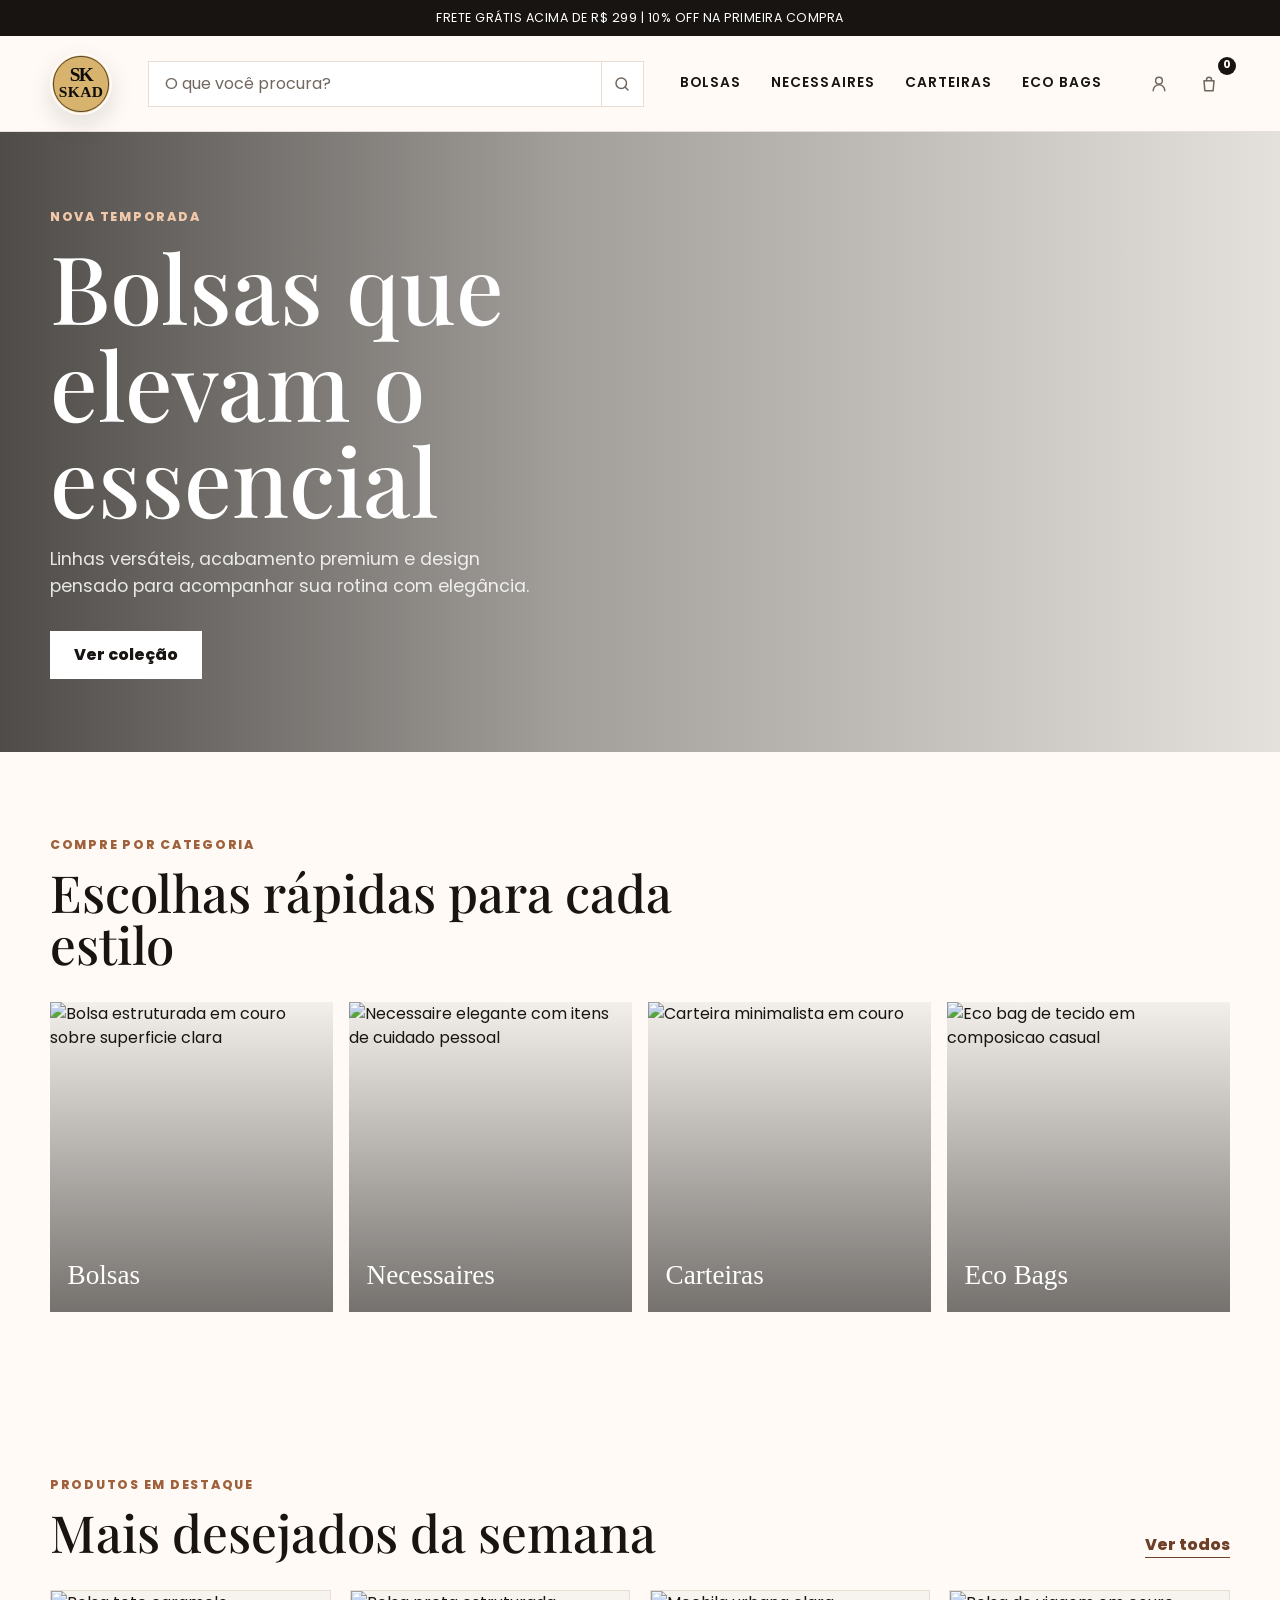
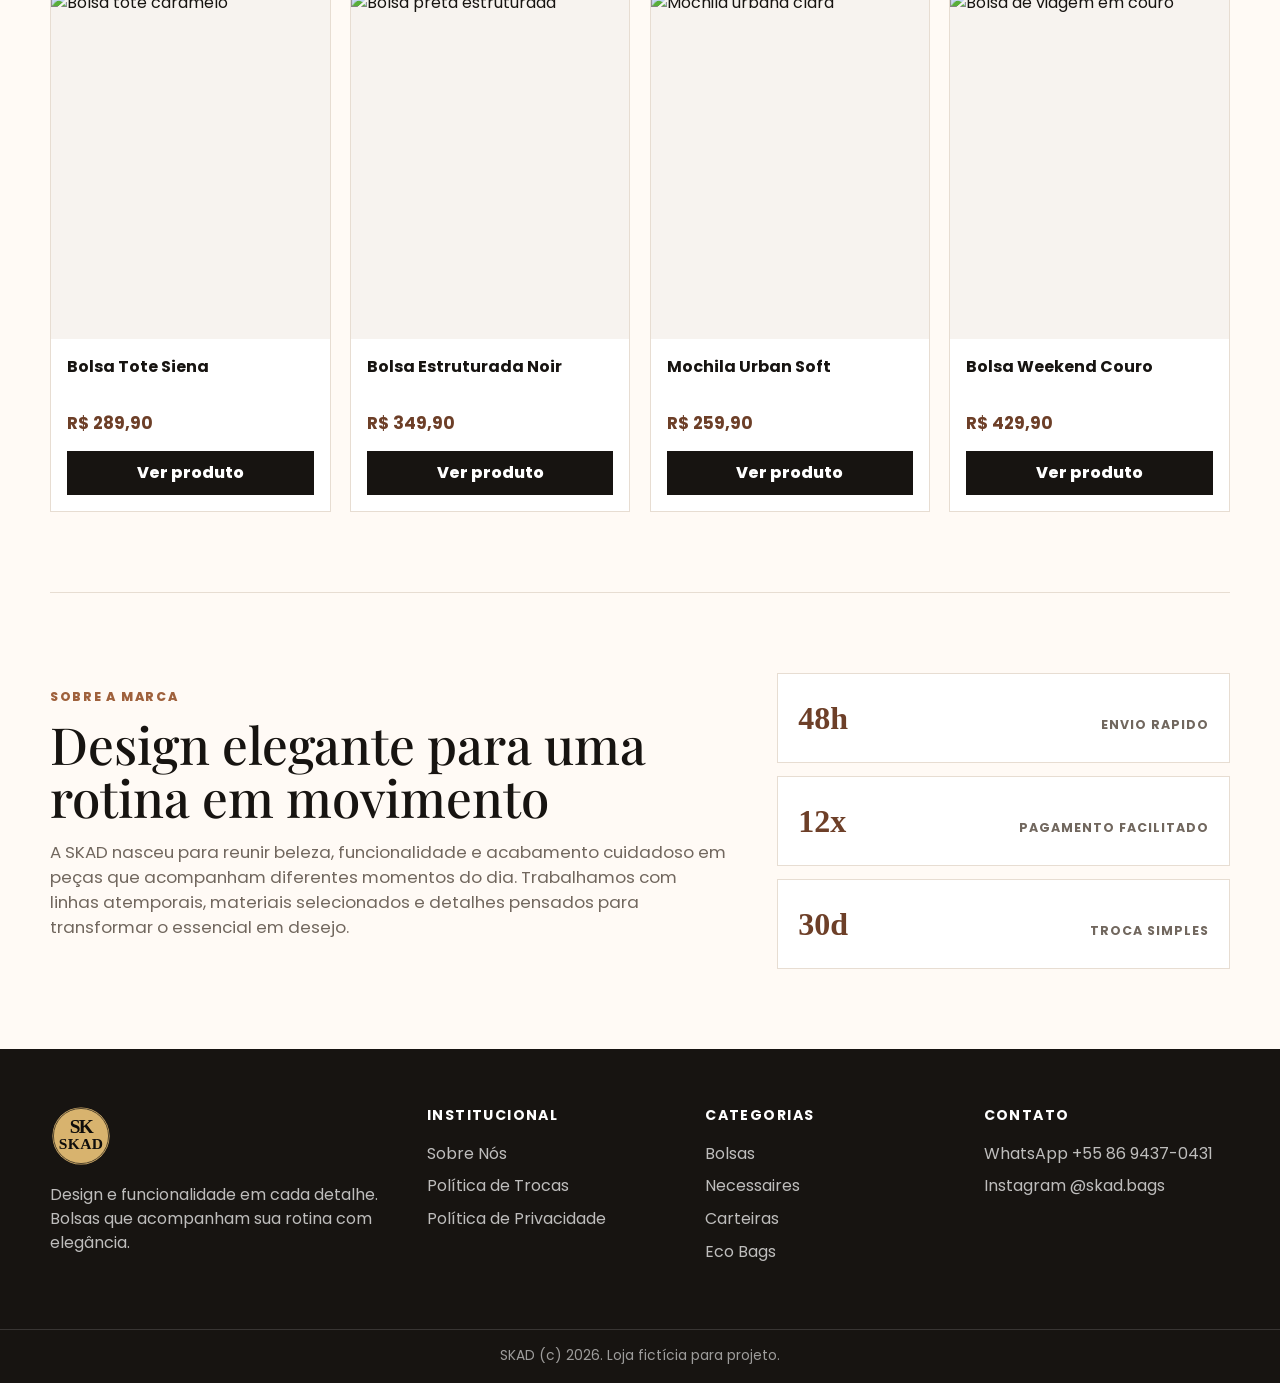
==== index.html @ eebbbc44 "primeiro commit" ====
<!DOCTYPE html>
<html lang="pt-BR">
  <head>
    <meta charset="UTF-8" />
    <meta name="viewport" content="width=device-width, initial-scale=1.0" />
    <title>SKAD | Bolsas Premium</title>
    <meta name="description" content="SKAD: loja fictícia de bolsas premium com coleções elegantes para rotina, viagem e ocasiões especiais." />
    <link rel="preconnect" href="https://images.unsplash.com" />
    <link rel="stylesheet" href="./src/styles.css" />
    <script src="./src/main.js" defer></script>
  </head>
  <body>
    <header class="site-header">
      <div class="top-strip">
        <p>Frete grátis acima de R$ 299 | 10% OFF na primeira compra</p>
      </div>

      <div class="header-main">
        <a class="logo" href="./index.html" aria-label="SKAD - página inicial">
          <img class="logo-image" src="./src/assets/skad-logo.svg" alt="SKAD" />
        </a>

        <form class="site-search" role="search">
          <input class="search-input" type="search" name="busca" placeholder="O que você procura?" aria-label="Buscar produtos" />
          <button class="search-button" type="submit" aria-label="Pesquisar">
            <svg viewBox="0 0 24 24" aria-hidden="true">
              <circle cx="11" cy="11" r="7" />
              <path d="m16 16 4 4" />
            </svg>
          </button>
        </form>

        <button class="menu-toggle" type="button" aria-label="Abrir menu" aria-expanded="false">
          <span></span>
          <span></span>
          <span></span>
        </button>

        <nav class="main-nav" aria-label="Menu principal">
          <ul class="menu-list">
            <li class="menu-item has-dropdown">
              <a href="./bolsas.html" class="nav-link">Bolsas</a>
              <div class="dropdown" aria-label="Categorias de bolsas">
                <div class="dropdown-menu-panel">
                  <span class="dropdown-title">Categorias</span>
                  <ul class="dropdown-list">
                    <li>
                      <a href="./bolsas.html">
                        <span class="dropdown-icon" aria-hidden="true">
                          <svg viewBox="0 0 24 24"><path d="M7 8V7a5 5 0 0 1 10 0v1"/><path d="M5 8h14l-1 12H6L5 8Z"/></svg>
                        </span>
                        <span>Bolsa de Ombro</span>
                      </a>
                    </li>
                    <li>
                      <a href="./bolsas.html">
                        <span class="dropdown-icon" aria-hidden="true">
                          <svg viewBox="0 0 24 24"><path d="M8 10V8a4 4 0 0 1 8 0v2"/><path d="M6 10h12l1 10H5l1-10Z"/></svg>
                        </span>
                        <span>Bolsa de Mão</span>
                      </a>
                    </li>
                    <li>
                      <a href="./bolsas.html">
                        <span class="dropdown-icon" aria-hidden="true">
                          <svg viewBox="0 0 24 24"><path d="M5 9h14v11H5z"/><path d="M7 9l10-5"/></svg>
                        </span>
                        <span>Bolsa Transversal</span>
                      </a>
                    </li>
                    <li>
                      <a href="./bolsas.html">
                        <span class="dropdown-icon" aria-hidden="true">
                          <svg viewBox="0 0 24 24"><path d="M6 8h12v12H6z"/><path d="M9 8a3 3 0 0 1 6 0"/></svg>
                        </span>
                        <span>Shoulder Bag</span>
                      </a>
                    </li>
                    <li>
                      <a href="./bolsas.html">
                        <span class="dropdown-icon" aria-hidden="true">
                          <svg viewBox="0 0 24 24"><path d="M10 3h4v4h-4z"/><path d="M8 8h8l1 12H7L8 8Z"/></svg>
                        </span>
                        <span>Bolsa para Garrafa</span>
                      </a>
                    </li>
                  </ul>
                </div>
              </div>
            </li>

            <li class="menu-item">
              <a href="#categorias" class="nav-link">Necessaires</a>
            </li>

            <li class="menu-item has-dropdown">
              <a href="#carteiras" class="nav-link">Carteiras</a>
              <div class="dropdown" aria-label="Categorias de carteiras">
                <div class="dropdown-menu-panel">
                  <span class="dropdown-title">Carteiras</span>
                  <ul class="dropdown-list">
                    <li><a href="#produtos">Masculina</a></li>
                    <li><a href="#produtos">Feminina</a></li>
                  </ul>
                </div>
              </div>
            </li>

            <li class="menu-item">
              <a href="#categorias" class="nav-link">Eco Bags</a>
            </li>
          </ul>
        </nav>

        <div class="header-actions" aria-label="Ações da loja">
          <a class="user-link" href="./login.html" aria-label="Acessar conta">
            <svg class="user-icon" viewBox="0 0 24 24" aria-hidden="true">
              <path d="M12 12a4 4 0 1 0 0-8 4 4 0 0 0 0 8Z" />
              <path d="M5 20a7 7 0 0 1 14 0" />
            </svg>
          </a>
          <a class="cart-link" href="./carrinho.html" aria-label="Carrinho">
            <svg class="cart-icon" viewBox="0 0 24 24" aria-hidden="true">
              <path d="M6 8h12l-1 12H7L6 8Z" />
              <path d="M9 8V7a3 3 0 0 1 6 0v1" />
            </svg>
          </a>
        </div>
      </div>
    </header>

    <main>
      <section class="hero">
        <div class="hero-media" aria-hidden="true"></div>
        <div class="hero-content">
          <span class="eyebrow">Nova temporada</span>
          <h1>Bolsas que elevam o essencial</h1>
          <p>
            Linhas versáteis, acabamento premium e design pensado para acompanhar
            sua rotina com elegância.
          </p>
          <a class="primary-button" href="./bolsas.html">Ver coleção</a>
        </div>
      </section>

      <section class="category-section" id="categorias" aria-labelledby="category-title">
        <div class="section-heading">
          <span class="eyebrow">Compre por categoria</span>
          <h2 id="category-title">Escolhas rápidas para cada estilo</h2>
        </div>

        <div class="category-grid">
          <a class="category-card" id="bolsas" href="./bolsas.html">
            <img
              src="https://images.unsplash.com/photo-1594223274512-ad4803739b7c?auto=format&fit=crop&w=900&q=80"
              alt="Bolsa estruturada em couro sobre superficie clara"
            />
            <span>Bolsas</span>
          </a>
          <a class="category-card" id="necessaires" href="#produtos">
            <img
              src="https://images.unsplash.com/photo-1606760227091-3dd870d97f1d?auto=format&fit=crop&w=900&q=80"
              alt="Necessaire elegante com itens de cuidado pessoal"
            />
            <span>Necessaires</span>
          </a>
          <a class="category-card" id="carteiras" href="#produtos">
            <img
              src="https://images.unsplash.com/photo-1627123424574-724758594e93?auto=format&fit=crop&w=900&q=80"
              alt="Carteira minimalista em couro"
            />
            <span>Carteiras</span>
          </a>
          <a class="category-card" id="ecobags" href="#produtos">
            <img
              src="https://images.unsplash.com/photo-1597481499750-3e6b22637e12?auto=format&fit=crop&w=900&q=80"
              alt="Eco bag de tecido em composicao casual"
            />
            <span>Eco Bags</span>
          </a>
        </div>
      </section>

      <section class="product-section" id="produtos" aria-labelledby="product-title">
        <div class="section-heading split-heading">
          <div>
            <span class="eyebrow">Produtos em destaque</span>
            <h2 id="product-title">Mais desejados da semana</h2>
          </div>
          <a class="text-link" href="./bolsas.html">Ver todos</a>
        </div>

        <div class="product-grid">
          <article class="product-card">
            <a class="product-image" href="./produto.html">
              <img
                src="https://images.unsplash.com/photo-1584917865442-de89df76afd3?auto=format&fit=crop&w=900&q=80"
                alt="Bolsa tote caramelo"
              />
            </a>
            <div class="product-info">
              <p>Bolsa Tote Siena</p>
              <strong>R$ 289,90</strong>
              <a class="product-cta" href="./produto.html">Ver produto</a>
            </div>
          </article>

          <article class="product-card">
            <a class="product-image" href="./produto.html">
              <img
                src="https://images.unsplash.com/photo-1614179689702-355944cd0918?auto=format&fit=crop&w=900&q=80"
                alt="Bolsa preta estruturada"
              />
            </a>
            <div class="product-info">
              <p>Bolsa Estruturada Noir</p>
              <strong>R$ 349,90</strong>
              <a class="product-cta" href="./produto.html">Ver produto</a>
            </div>
          </article>

          <article class="product-card">
            <a class="product-image" href="./produto.html">
              <img
                src="https://images.unsplash.com/photo-1590874103328-eac38a683ce7?auto=format&fit=crop&w=900&q=80"
                alt="Mochila urbana clara"
              />
            </a>
            <div class="product-info">
              <p>Mochila Urban Soft</p>
              <strong>R$ 259,90</strong>
              <a class="product-cta" href="./produto.html">Ver produto</a>
            </div>
          </article>

          <article class="product-card">
            <a class="product-image" href="./produto.html">
              <img
                src="https://images.unsplash.com/photo-1622560480605-d83c853bc5c3?auto=format&fit=crop&w=900&q=80"
                alt="Bolsa de viagem em couro"
              />
            </a>
            <div class="product-info">
              <p>Bolsa Weekend Couro</p>
              <strong>R$ 429,90</strong>
              <a class="product-cta" href="./produto.html">Ver produto</a>
            </div>
          </article>
        </div>
      </section>

      <section class="brand-section" id="sobre" aria-labelledby="brand-title">
        <div class="brand-copy">
          <span class="eyebrow">Sobre a marca</span>
          <h2 id="brand-title">Design elegante para uma rotina em movimento</h2>
          <p>
            A SKAD nasceu para reunir beleza, funcionalidade e acabamento
            cuidadoso em peças que acompanham diferentes momentos do dia.
            Trabalhamos com linhas atemporais, materiais selecionados e detalhes
            pensados para transformar o essencial em desejo.
          </p>
        </div>
        <div class="brand-stats" aria-label="Diferenciais da marca">
          <div>
            <strong>48h</strong>
            <span>envio rapido</span>
          </div>
          <div>
            <strong>12x</strong>
            <span>pagamento facilitado</span>
          </div>
          <div>
            <strong>30d</strong>
            <span>troca simples</span>
          </div>
        </div>
      </section>
    </main>

    <footer class="site-footer">
      <div class="footer-grid">
        <div>
          <a class="logo footer-logo" href="./index.html">
            <img class="logo-image" src="./src/assets/skad-logo.svg" alt="SKAD" />
          </a>
          <p>Design e funcionalidade em cada detalhe. Bolsas que acompanham sua rotina com elegância.</p>
        </div>

        <div>
          <h3>Institucional</h3>
          <a href="./sobre.html">Sobre Nós</a>
          <a href="./trocas.html">Política de Trocas</a>
          <a href="./privacidade.html">Política de Privacidade</a>
        </div>

        <div>
          <h3>Categorias</h3>
          <a href="./bolsas.html">Bolsas</a>
          <a href="#necessaires">Necessaires</a>
          <a href="#carteiras">Carteiras</a>
          <a href="#ecobags">Eco Bags</a>
        </div>

        <div>
          <h3>Contato</h3>
          <a href="https://wa.me/558694370431" target="_blank" rel="noreferrer">WhatsApp +55 86 9437-0431</a>
          <a href="https://www.instagram.com/skad.bags?utm_source=ig_web_button_share_sheet&amp;igsh=ZDNlZDc0MzIxNw==" target="_blank" rel="noreferrer">Instagram @skad.bags</a>
        </div>
      </div>
      <div class="footer-bottom">
        <span>SKAD (c) 2026. Loja fictícia para projeto.</span>
      </div>
    </footer>
  </body>
</html>
---- src/styles.css ----
@import url("https://fonts.googleapis.com/css2?family=Playfair+Display:wght@500;600&family=Poppins:wght@400;500;600;700&display=swap");

:root {
  --color-ink: #171411;
  --color-muted: #71675e;
  --color-soft: #f7f3ef;
  --color-paper: #fffaf5;
  --color-line: #e7ddd2;
  --color-accent: #9f613c;
  --color-accent-dark: #6d3f28;
  --color-olive: #5f6748;
  --shadow-soft: 0 24px 60px rgba(38, 28, 19, 0.14);
  --max-width: 1180px;
}

* {
  box-sizing: border-box;
}

html {
  scroll-behavior: smooth;
}

body {
  margin: 0;
  background: var(--color-paper);
  color: var(--color-ink);
  font-family: Poppins, Inter, ui-sans-serif, system-ui, -apple-system, BlinkMacSystemFont, "Segoe UI", sans-serif;
  line-height: 1.5;
}

img {
  display: block;
  width: 100%;
  height: 100%;
  object-fit: cover;
}

a {
  color: inherit;
  text-decoration: none;
}

button {
  font: inherit;
}

.site-header {
  position: sticky;
  top: 0;
  z-index: 50;
  background: rgba(255, 250, 245, 0.96);
  border-bottom: 1px solid rgba(231, 221, 210, 0.9);
  backdrop-filter: blur(18px);
}

.top-strip {
  background: var(--color-ink);
  color: #fff;
  font-size: 0.78rem;
  letter-spacing: 0.04em;
  text-align: center;
  text-transform: uppercase;
}

.top-strip p {
  margin: 0;
  padding: 0.55rem 1rem;
}

.header-main {
  width: min(100% - 2rem, var(--max-width));
  min-height: 88px;
  margin: 0 auto;
  display: flex;
  align-items: center;
  justify-content: space-between;
  gap: 2.25rem;
  padding: 0.2rem 0;
}

.logo {
  display: inline-flex;
  align-items: center;
  justify-content: center;
  gap: 0.75rem;
  font-weight: 700;
  letter-spacing: 0.08em;
  text-transform: uppercase;
}

.logo-mark {
  display: grid;
  width: 42px;
  height: 42px;
  place-items: center;
  border: 1px solid var(--color-ink);
  font-size: 0.84rem;
}

.logo-image {
  width: 62px;
  height: 62px;
  border-radius: 50%;
  object-fit: contain;
  box-shadow: 0 10px 24px rgba(23, 20, 17, 0.12);
}

.logo-text {
  white-space: nowrap;
}

.main-nav {
  display: flex;
  align-items: center;
  justify-content: center;
  flex: 0 1 auto;
  font-size: 0.86rem;
  font-weight: 600;
  letter-spacing: 0.08em;
  text-transform: uppercase;
}

.site-search {
  flex: 1 1 420px;
  max-width: 520px;
  display: flex;
  align-items: center;
  min-width: 220px;
  margin-left: auto;
}

.search-input {
  width: 100%;
  min-height: 46px;
  padding: 0 1rem;
  border: 1px solid var(--color-line);
  border-right: 0;
  background: #fff;
  color: var(--color-ink);
  font: inherit;
}

.search-input::placeholder {
  color: var(--color-muted);
}

.search-button {
  display: inline-grid;
  width: 46px;
  height: 46px;
  place-items: center;
  border: 1px solid var(--color-line);
  background: #fff;
  color: var(--color-muted);
  cursor: pointer;
  transition: color 180ms ease;
}

.search-button:hover {
  color: var(--color-ink);
}

.search-button svg {
  width: 18px;
  height: 18px;
  fill: none;
  stroke: currentColor;
  stroke-width: 2;
  stroke-linecap: round;
  stroke-linejoin: round;
}

.menu-list {
  display: flex;
  align-items: center;
  justify-content: center;
  gap: 1.85rem;
  margin: 0;
  padding: 0;
  list-style: none;
}

.menu-list > .menu-item > a,
.nav-link {
  position: relative;
  display: inline-flex;
  align-items: center;
  min-height: 88px;
  color: var(--color-ink);
  transition: color 180ms ease, opacity 180ms ease;
}

.menu-list > .menu-item > a::after,
.nav-link::after {
  content: "";
  position: absolute;
  left: 0;
  bottom: 26px;
  width: 100%;
  height: 2px;
  background: var(--color-accent);
  transform: scaleX(0);
  transform-origin: left;
  transition: transform 180ms ease;
}

.menu-list > .menu-item > a:hover,
.nav-item:hover .nav-link,
.nav-item:focus-within .nav-link,
.menu-item:hover .nav-link,
.menu-item:focus-within .nav-link {
  color: var(--color-accent-dark);
}

.menu-list > .menu-item > a:hover::after,
.nav-item:hover .nav-link::after,
.nav-item:focus-within .nav-link::after,
.menu-item:hover .nav-link::after,
.menu-item:focus-within .nav-link::after {
  transform: scaleX(1);
}

.nav-item,
.menu-item {
  position: relative;
  display: flex;
  align-items: center;
  min-height: 88px;
}

.menu-item .dropdown {
  position: absolute;
  top: 100%;
  left: 0;
  margin-top: 0;
  width: 610px;
  padding: 1.35rem;
  display: none;
  z-index: 999;
  transform: none;
  background: #fff;
  border: 1px solid var(--color-line);
  box-shadow: 0 18px 42px rgba(38, 28, 19, 0.12);
  animation: dropdownFade 180ms ease both;
}

.menu-item .dropdown::before {
  content: "";
  position: absolute;
  left: 0;
  top: -10px;
  width: 100%;
  height: 10px;
}

.menu-item:hover .dropdown,
.menu-item:focus-within .dropdown {
  display: block;
}

.compact-dropdown .dropdown {
  width: 230px;
}

.dropdown ul {
  margin: 0;
  padding: 0;
  list-style: none;
}

.dropdown-menu-panel {
  min-width: 0;
}

.dropdown-title {
  display: block;
  margin-bottom: 0.75rem;
  color: var(--color-muted);
  font-size: 0.72rem;
  font-weight: 800;
  letter-spacing: 0.16em;
  text-transform: uppercase;
}

.dropdown-list {
  display: grid;
  grid-template-columns: repeat(2, minmax(0, 1fr));
  gap: 0.55rem;
}

.compact-dropdown .dropdown-list {
  grid-template-columns: 1fr;
}

.dropdown a {
  display: flex;
  align-items: center;
  gap: 0.75rem;
  min-height: 58px;
  padding: 0.7rem;
  color: var(--color-ink);
  border: 1px solid transparent;
  background: transparent;
  font-size: 0.86rem;
  font-weight: 600;
  letter-spacing: 0.01em;
  transition: color 180ms ease, transform 180ms ease, background 180ms ease, border-color 180ms ease;
}

.dropdown a:hover {
  color: var(--color-accent-dark);
  background: var(--color-soft);
  border-color: var(--color-line);
  transform: translateY(-2px);
}

.dropdown-icon {
  display: grid;
  width: 34px;
  height: 34px;
  flex: 0 0 34px;
  place-items: center;
  color: var(--color-accent-dark);
  background: #f1e4d6;
  border-radius: 50%;
  transition: background 180ms ease, color 180ms ease;
}

.dropdown-icon svg {
  width: 19px;
  height: 19px;
  fill: none;
  stroke: currentColor;
  stroke-width: 1.8;
  stroke-linecap: round;
  stroke-linejoin: round;
}

.dropdown a:hover .dropdown-icon {
  background: var(--color-accent-dark);
  color: #fff;
}

@keyframes dropdownFade {
  from {
    opacity: 0;
    transform: translateY(-6px);
  }

  to {
    opacity: 1;
    transform: translateY(0);
  }
}

.header-actions {
  display: flex;
  align-items: center;
  gap: 0.5rem;
  flex: 0 0 auto;
}

.header-actions button,
.header-actions a,
.product-info button,
.primary-button {
  border: 0;
  cursor: pointer;
  transition: transform 180ms ease, background 180ms ease, color 180ms ease, border-color 180ms ease;
}

.header-actions button,
.header-actions a {
  padding: 0.55rem 0.7rem;
  background: transparent;
  color: var(--color-muted);
  font-weight: 600;
}

.header-actions button:hover,
.header-actions a:hover {
  color: var(--color-ink);
}

.cart-link {
  display: inline-grid;
  width: 42px;
  height: 42px;
  place-items: center;
  border: 1px solid var(--color-line);
  position: relative;
}

.user-link {
  display: inline-grid;
  width: 42px;
  height: 42px;
  place-items: center;
  color: var(--color-muted);
}

.user-icon {
  width: 20px;
  height: 20px;
  fill: none;
  stroke: currentColor;
  stroke-width: 1.8;
  stroke-linecap: round;
  stroke-linejoin: round;
}

.cart-icon {
  width: 20px;
  height: 20px;
  fill: none;
  stroke: currentColor;
  stroke-width: 1.8;
  stroke-linecap: round;
  stroke-linejoin: round;
}

.cart-badge {
  position: absolute;
  top: -6px;
  right: -6px;
  min-width: 18px;
  height: 18px;
  padding: 0 4px;
  display: inline-flex;
  align-items: center;
  justify-content: center;
  border-radius: 999px;
  background: var(--color-ink);
  color: #fff;
  font-size: 0.68rem;
  font-weight: 700;
  line-height: 1;
}

.menu-toggle {
  display: none;
  width: 42px;
  height: 42px;
  padding: 0;
  border: 1px solid var(--color-line);
  background: #fff;
}

.menu-toggle span {
  display: block;
  width: 18px;
  height: 2px;
  margin: 4px auto;
  background: var(--color-ink);
}

.hero {
  position: relative;
  min-height: 620px;
  display: grid;
  align-items: center;
  overflow: hidden;
  background: var(--color-soft);
}

.hero-media {
  position: absolute;
  inset: 0;
  background:
    linear-gradient(90deg, rgba(23, 20, 17, 0.76) 0%, rgba(23, 20, 17, 0.38) 44%, rgba(23, 20, 17, 0.08) 100%),
    url("https://images.unsplash.com/photo-1559563458-527698bf5295?auto=format&fit=crop&w=1800&q=85") center/cover;
  transform: scale(1.02);
}

.hero-content {
  position: relative;
  width: min(100% - 2rem, var(--max-width));
  margin: 0 auto;
  color: #fff;
}

.eyebrow {
  display: inline-flex;
  margin-bottom: 0.7rem;
  color: var(--color-accent);
  font-size: 0.78rem;
  font-weight: 800;
  letter-spacing: 0.14em;
  text-transform: uppercase;
}

.hero .eyebrow {
  color: #f1c9aa;
}

.hero h1,
.section-heading h2,
.brand-copy h2 {
  margin: 0;
  font-family: "Playfair Display", Georgia, "Times New Roman", serif;
  font-weight: 500;
  line-height: 1.02;
}

.hero h1 {
  max-width: 620px;
  font-size: clamp(3.2rem, 8vw, 5.9rem);
}

.hero p {
  max-width: 510px;
  margin: 1.2rem 0 2rem;
  color: rgba(255, 255, 255, 0.86);
  font-size: 1.1rem;
}

.primary-button {
  display: inline-flex;
  align-items: center;
  justify-content: center;
  min-height: 48px;
  padding: 0 1.5rem;
  background: #fff;
  color: var(--color-ink);
  font-weight: 800;
}

.primary-button:hover {
  background: var(--color-accent);
  color: #fff;
  transform: translateY(-2px);
}

.category-section,
.product-section,
.brand-section {
  width: min(100% - 2rem, var(--max-width));
  margin: 0 auto;
  padding: 5rem 0;
}

.section-heading {
  max-width: 720px;
  margin-bottom: 2rem;
}

.section-heading h2,
.brand-copy h2 {
  font-size: clamp(2rem, 4vw, 3.2rem);
}

.split-heading {
  max-width: none;
  display: flex;
  align-items: end;
  justify-content: space-between;
  gap: 1rem;
}

.text-link {
  color: var(--color-accent-dark);
  font-weight: 800;
  border-bottom: 1px solid currentColor;
}

.category-grid {
  display: grid;
  grid-template-columns: repeat(4, 1fr);
  gap: 1rem;
}

.category-card {
  position: relative;
  min-height: 310px;
  overflow: hidden;
  background: var(--color-soft);
}

.category-card::after {
  content: "";
  position: absolute;
  inset: 0;
  background: linear-gradient(180deg, rgba(23, 20, 17, 0.02), rgba(23, 20, 17, 0.58));
}

.category-card img {
  transition: transform 450ms ease;
}

.category-card span {
  position: absolute;
  left: 1.1rem;
  bottom: 1rem;
  z-index: 1;
  color: #fff;
  font-family: Georgia, "Times New Roman", serif;
  font-size: 1.7rem;
}

.category-card:hover img {
  transform: scale(1.06);
}

.product-grid {
  display: grid;
  grid-template-columns: repeat(4, 1fr);
  gap: 1.2rem;
}

.product-card {
  background: #fff;
  border: 1px solid var(--color-line);
  transition: transform 180ms ease, box-shadow 180ms ease;
}

.product-card:hover {
  transform: translateY(-4px);
  box-shadow: var(--shadow-soft);
}

.product-image {
  display: block;
  aspect-ratio: 4 / 5;
  background: var(--color-soft);
  overflow: hidden;
}

.product-image img {
  transition: transform 450ms ease;
}

.product-card:hover .product-image img {
  transform: scale(1.05);
}

.product-info {
  padding: 1rem;
}

.product-info p {
  min-height: 48px;
  margin: 0 0 0.5rem;
  color: var(--color-ink);
  font-weight: 650;
}

.product-info strong {
  display: block;
  margin-bottom: 0.9rem;
  color: var(--color-accent-dark);
  font-size: 1.05rem;
}

.product-info button {
  width: 100%;
  min-height: 44px;
  background: var(--color-ink);
  color: #fff;
  font-weight: 800;
}

.product-info button:hover {
  background: var(--color-accent-dark);
}

.product-cta {
  display: inline-flex;
  width: 100%;
  min-height: 44px;
  align-items: center;
  justify-content: center;
  background: var(--color-ink);
  color: #fff;
  font-weight: 800;
  transition: background 180ms ease, transform 180ms ease;
}

.product-cta:hover {
  background: var(--color-accent-dark);
}

.page-hero {
  width: min(100% - 2rem, var(--max-width));
  margin: 0 auto;
  padding: 4.5rem 0 3rem;
  border-bottom: 1px solid var(--color-line);
}

.search-empty-state {
  margin: 2rem 0 0;
  color: var(--color-muted);
  font-size: 1rem;
  text-align: center;
}

.page-hero h1,
.product-detail h1,
.listing-toolbar h2 {
  margin: 0;
  font-family: "Playfair Display", Georgia, "Times New Roman", serif;
  font-weight: 500;
  line-height: 1.05;
}

.page-hero h1 {
  font-size: clamp(2.8rem, 6vw, 5.4rem);
}

.page-hero p {
  max-width: 620px;
  margin: 1rem 0 0;
  color: var(--color-muted);
  font-size: 1.02rem;
}

.listing-section {
  width: min(100% - 2rem, var(--max-width));
  margin: 0 auto;
  padding: 3rem 0 5rem;
  display: grid;
  grid-template-columns: 250px 1fr;
  gap: 2rem;
}

.filter-panel {
  align-self: start;
  padding: 1.2rem;
  background: #fff;
  border: 1px solid var(--color-line);
  position: sticky;
  top: 120px;
}

.filter-panel h2 {
  margin: 0 0 1.25rem;
  font-size: 0.85rem;
  letter-spacing: 0.14em;
  text-transform: uppercase;
}

.filter-group {
  display: grid;
  gap: 0.55rem;
  padding-top: 1rem;
  border-top: 1px solid var(--color-line);
}

.filter-group + .filter-group {
  margin-top: 1rem;
}

.filter-group span {
  color: var(--color-muted);
  font-size: 0.78rem;
  font-weight: 700;
  letter-spacing: 0.08em;
  text-transform: uppercase;
}

.filter-group button {
  min-height: 40px;
  padding: 0 0.8rem;
  background: var(--color-soft);
  border: 1px solid transparent;
  color: var(--color-ink);
  cursor: pointer;
  text-align: left;
  transition: border-color 180ms ease, transform 180ms ease;
}

.filter-group button:hover {
  border-color: var(--color-line);
  transform: translateX(3px);
}

.listing-toolbar {
  display: flex;
  align-items: end;
  justify-content: space-between;
  gap: 1rem;
  margin-bottom: 1.5rem;
}

.listing-toolbar h2 {
  font-size: clamp(2rem, 4vw, 3.1rem);
}

.listing-toolbar > span {
  color: var(--color-muted);
  font-size: 0.86rem;
  font-weight: 700;
}

.catalog-grid {
  grid-template-columns: repeat(3, 1fr);
}

.product-detail-section {
  width: min(100% - 2rem, var(--max-width));
  margin: 0 auto;
  padding: 4rem 0 5rem;
  display: grid;
  grid-template-columns: minmax(0, 1.08fr) minmax(360px, 0.92fr);
  gap: 3rem;
  align-items: start;
}

.product-gallery {
  display: grid;
  gap: 1rem;
}

.main-product-frame {
  aspect-ratio: 4 / 5;
  background: var(--color-soft);
  border: 1px solid var(--color-line);
  overflow: hidden;
}

.gallery-thumbs {
  display: grid;
  grid-template-columns: repeat(3, 1fr);
  gap: 0.8rem;
}

.gallery-thumb {
  aspect-ratio: 1;
  padding: 0;
  background: var(--color-soft);
  border: 1px solid transparent;
  cursor: pointer;
  overflow: hidden;
  transition: border-color 180ms ease, transform 180ms ease;
}

.gallery-thumb:hover,
.gallery-thumb.active {
  border-color: var(--color-accent-dark);
  transform: translateY(-2px);
}

.product-detail {
  padding: 2rem;
  background: #fff;
  border: 1px solid var(--color-line);
}

.breadcrumb {
  display: flex;
  gap: 0.45rem;
  margin-bottom: 1.4rem;
  color: var(--color-muted);
  font-size: 0.82rem;
}

.breadcrumb a:hover {
  color: var(--color-accent-dark);
}

.product-detail h1 {
  font-size: clamp(2.4rem, 5vw, 4rem);
}

.product-price {
  margin: 1rem 0 0.2rem;
  color: var(--color-accent-dark);
  font-size: 1.55rem;
  font-weight: 800;
}

.installments {
  margin: 0 0 1.5rem;
  color: var(--color-muted);
}

.product-options {
  padding: 1.2rem 0;
  border-top: 1px solid var(--color-line);
  border-bottom: 1px solid var(--color-line);
}

.product-options > span {
  display: block;
  margin-bottom: 0.7rem;
  color: var(--color-muted);
  font-size: 0.78rem;
  font-weight: 800;
  letter-spacing: 0.12em;
  text-transform: uppercase;
}

.color-options {
  display: flex;
  gap: 0.65rem;
}

.color-swatch {
  width: 34px;
  height: 34px;
  border-radius: 50%;
  border: 2px solid #fff;
  outline: 1px solid var(--color-line);
  background: #b58257;
  cursor: pointer;
}

.color-swatch.dark {
  background: #171411;
}

.color-swatch.light {
  background: #f3eadf;
}

.color-swatch.selected {
  outline-color: var(--color-accent-dark);
}

.buy-button {
  width: 100%;
  min-height: 54px;
  margin: 1.4rem 0 1rem;
  border: 0;
  background: var(--color-ink);
  color: #fff;
  cursor: pointer;
  font-weight: 800;
  letter-spacing: 0.08em;
  text-transform: uppercase;
  transition: background 180ms ease, transform 180ms ease;
}

.buy-button:hover {
  background: var(--color-accent-dark);
  transform: translateY(-2px);
}

.shipping-note {
  display: grid;
  gap: 0.2rem;
  padding: 1rem;
  background: var(--color-soft);
  color: var(--color-muted);
}

.shipping-note strong {
  color: var(--color-ink);
}

.product-description {
  margin-top: 1.6rem;
}

.product-description h2 {
  margin: 0 0 0.5rem;
  font-size: 0.9rem;
  letter-spacing: 0.14em;
  text-transform: uppercase;
}

.product-description p {
  margin: 0;
  color: var(--color-muted);
}

.cart-feedback {
  display: none;
  margin: 0 0 1rem;
  padding: 0.9rem 1rem;
  background: var(--color-soft);
  border: 1px solid var(--color-line);
  color: var(--color-accent-dark);
  font-weight: 700;
}

.cart-feedback.visible {
  display: block;
}

.institutional-hero {
  width: min(100% - 2rem, var(--max-width));
  margin: 0 auto;
  padding: 4.5rem 0;
  display: grid;
  grid-template-columns: 1fr 0.9fr;
  gap: 3rem;
  align-items: center;
}

.institutional-copy h1,
.story-section h2,
.policy-page h1 {
  margin: 0;
  font-family: "Playfair Display", Georgia, "Times New Roman", serif;
  font-weight: 500;
  line-height: 1.05;
}

.institutional-copy h1,
.policy-page h1 {
  font-size: clamp(2.6rem, 6vw, 5rem);
}

.institutional-copy p,
.story-section p,
.policy-content p {
  color: var(--color-muted);
}

.institutional-copy p {
  max-width: 680px;
  font-size: 1.05rem;
}

.institutional-image {
  aspect-ratio: 4 / 5;
  overflow: hidden;
  border: 1px solid var(--color-line);
  background: var(--color-soft);
}

.story-section,
.policy-page {
  width: min(100% - 2rem, var(--max-width));
  margin: 0 auto;
  padding: 4rem 0;
  border-top: 1px solid var(--color-line);
}

.story-section {
  display: grid;
  grid-template-columns: 0.78fr 1.22fr;
}

.story-section h2 {
  font-size: clamp(2rem, 4vw, 3.2rem);
}

.story-section p {
  max-width: 760px;
  margin: 0 0 1rem;
}

.values-grid {
  width: min(100% - 2rem, var(--max-width));
  margin: 0 auto;
  padding: 0 0 5rem;
  display: grid;
  grid-template-columns: repeat(3, 1fr);
  gap: 1rem;
}

.values-grid article {
  padding: 1.4rem;
  background: #fff;
  border: 1px solid var(--color-line);
}

.values-grid span,
.policy-content h2 {
  display: block;
  margin-bottom: 0.65rem;
  color: var(--color-accent-dark);
  font-size: 0.82rem;
  font-weight: 800;
  letter-spacing: 0.12em;
  text-transform: uppercase;
}

.values-grid p {
  margin: 0;
  color: var(--color-muted);
}

.policy-page {
  max-width: 920px;
}

.policy-page h1 {
  margin-bottom: 2rem;
}

.policy-content {
  padding: 2rem;
  background: #fff;
  border: 1px solid var(--color-line);
}

.policy-content h2 {
  margin-top: 1.6rem;
}

.policy-content h2:first-child {
  margin-top: 0;
}

.cart-page {
  width: min(100% - 2rem, 860px);
  margin: 0 auto;
  padding: 4rem 0 5rem;
}

.auth-page {
  width: min(100% - 2rem, 520px);
  margin: 0 auto;
  padding: 5rem 0;
}

.auth-card {
  padding: 2rem;
  background: #fff;
  border: 1px solid var(--color-line);
}

.auth-card h1 {
  margin: 0 0 1.5rem;
  font-family: "Playfair Display", Georgia, "Times New Roman", serif;
  font-size: clamp(2.4rem, 6vw, 3.6rem);
  font-weight: 500;
}

.auth-form {
  display: grid;
  gap: 1rem;
}

.auth-form label {
  display: grid;
  gap: 0.45rem;
  color: var(--color-ink);
  font-size: 0.92rem;
  font-weight: 600;
}

.auth-form input {
  min-height: 48px;
  padding: 0 0.95rem;
  border: 1px solid var(--color-line);
  background: #fff;
  color: var(--color-ink);
  font: inherit;
}

.auth-form button {
  min-height: 50px;
  border: 0;
  background: var(--color-ink);
  color: #fff;
  cursor: pointer;
  font: inherit;
  font-weight: 800;
  transition: background 180ms ease, transform 180ms ease;
}

.auth-form button:hover {
  background: var(--color-accent-dark);
  transform: translateY(-2px);
}

.auth-link {
  display: inline-block;
  margin-top: 1rem;
  color: var(--color-accent-dark);
  font-weight: 700;
}

.cart-page h1 {
  margin: 0 0 2rem;
  font-family: "Playfair Display", Georgia, "Times New Roman", serif;
  font-size: clamp(2.6rem, 6vw, 4.6rem);
  font-weight: 500;
}

.cart-box {
  padding: 1.5rem;
  background: #fff;
  border: 1px solid var(--color-line);
}

.cart-item {
  display: grid;
  grid-template-columns: 92px 1fr auto;
  gap: 1rem;
  align-items: center;
  padding-bottom: 1.2rem;
  border-bottom: 1px solid var(--color-line);
}

.cart-item img {
  aspect-ratio: 1;
}

.cart-empty {
  margin: 0;
  color: var(--color-muted);
  text-align: center;
}

.cart-item span {
  display: block;
  margin-top: 0.25rem;
  color: var(--color-muted);
}

.cart-item-meta {
  display: grid;
  gap: 0.5rem;
}

.cart-item-controls {
  display: flex;
  align-items: center;
  gap: 0.5rem;
  flex-wrap: wrap;
}

.qty-button,
.remove-item-button {
  min-width: 34px;
  height: 34px;
  border: 1px solid var(--color-line);
  background: #fff;
  color: var(--color-ink);
  cursor: pointer;
  font: inherit;
  transition: border-color 180ms ease, color 180ms ease;
}

.qty-button:hover,
.remove-item-button:hover {
  border-color: var(--color-accent-dark);
  color: var(--color-accent-dark);
}

.qty-value {
  min-width: 24px;
  text-align: center;
  color: var(--color-ink);
  font-weight: 700;
}

.remove-item-button {
  padding: 0 0.75rem;
}

.cart-summary {
  display: flex;
  align-items: center;
  justify-content: space-between;
  padding: 1.2rem 0;
  font-weight: 800;
}

.dark-button {
  width: 100%;
  background: var(--color-ink);
  color: #fff;
}

.brand-section {
  display: grid;
  grid-template-columns: 1.2fr 0.8fr;
  gap: 3rem;
  align-items: center;
  border-top: 1px solid var(--color-line);
}

.brand-copy p {
  max-width: 680px;
  color: var(--color-muted);
  font-size: 1.05rem;
}

.brand-stats {
  display: grid;
  grid-template-columns: 1fr;
  gap: 0.8rem;
}

.brand-stats div {
  padding: 1.25rem;
  display: flex;
  align-items: baseline;
  justify-content: space-between;
  gap: 1rem;
  background: #fff;
  border: 1px solid var(--color-line);
}

.brand-stats strong {
  font-family: Georgia, "Times New Roman", serif;
  font-size: 2rem;
  color: var(--color-accent-dark);
}

.brand-stats span {
  color: var(--color-muted);
  font-weight: 700;
  text-transform: uppercase;
  font-size: 0.78rem;
  letter-spacing: 0.08em;
}

.site-footer {
  background: var(--color-ink);
  color: #fff;
}

.footer-grid {
  width: min(100% - 2rem, var(--max-width));
  margin: 0 auto;
  padding: 3.5rem 0;
  display: grid;
  grid-template-columns: 1.4fr repeat(3, 1fr);
  gap: 2rem;
}

.footer-logo .logo-mark {
  border-color: rgba(255, 255, 255, 0.72);
}

.footer-logo .logo-image {
  box-shadow: none;
}

.site-footer p,
.site-footer a {
  color: rgba(255, 255, 255, 0.72);
}

.site-footer h3 {
  margin: 0 0 1rem;
  font-size: 0.88rem;
  letter-spacing: 0.1em;
  text-transform: uppercase;
}

.site-footer a {
  display: block;
  margin-bottom: 0.55rem;
  transition: color 180ms ease;
}

.site-footer a:hover {
  color: #fff;
}

.footer-bottom {
  border-top: 1px solid rgba(255, 255, 255, 0.14);
  padding: 1rem;
  color: rgba(255, 255, 255, 0.58);
  text-align: center;
  font-size: 0.86rem;
}

@media (max-width: 980px) {
  .header-main {
    min-height: 68px;
    gap: 0.55rem;
  }

  .menu-toggle {
    display: block;
    order: 4;
    flex: 0 0 auto;
  }

  .main-nav,
  .site-search {
    display: none;
  }

  .header-actions {
    order: 3;
    margin-left: auto;
  }

  body.menu-open .main-nav {
    position: absolute;
    left: 0;
    right: 0;
    top: 100%;
    display: block;
    padding: 0.5rem 1rem 1rem;
    background: #fff;
    border-top: 1px solid var(--color-line);
    box-shadow: var(--shadow-soft);
  }

  .main-nav > a,
  .menu-list > .menu-item > a,
  .nav-link {
    min-height: 48px;
    width: 100%;
  }

  .main-nav > a::after,
  .menu-list > .menu-item > a::after,
  .nav-link::after {
    display: none;
  }

  .menu-list {
    display: block;
  }

  .dropdown,
  .compact-dropdown .dropdown {
    position: static;
    width: 100%;
    margin: 0.2rem 0 0.8rem;
    box-shadow: none;
    background: var(--color-soft);
  }

  .dropdown-list {
    grid-template-columns: 1fr;
  }

  .hero {
    min-height: 560px;
  }

  .category-grid,
  .product-grid,
  .catalog-grid {
    grid-template-columns: repeat(2, 1fr);
  }

  .brand-section,
  .listing-section,
  .product-detail-section,
  .institutional-hero,
  .story-section,
  .values-grid,
  .footer-grid {
    grid-template-columns: 1fr;
  }

  .filter-panel {
    position: static;
  }
}

@media (max-width: 640px) {
  .top-strip {
    font-size: 0.68rem;
  }

  .logo-text {
    font-size: 0.86rem;
  }

  .hero {
    min-height: 520px;
  }

  .hero-media {
    background:
      linear-gradient(180deg, rgba(23, 20, 17, 0.36), rgba(23, 20, 17, 0.82)),
      url("https://images.unsplash.com/photo-1559563458-527698bf5295?auto=format&fit=crop&w=900&q=85") center/cover;
  }

  .hero h1 {
    font-size: 3rem;
  }

  .hero p {
    font-size: 1rem;
  }

  .category-section,
  .product-section,
  .brand-section {
    padding: 3.5rem 0;
  }

  .split-heading {
    display: block;
  }

  .category-grid,
  .product-grid,
  .catalog-grid {
    grid-template-columns: 1fr;
  }

  .page-hero {
    padding: 3rem 0 2rem;
  }

  .auth-page {
    padding: 3rem 0;
  }

  .auth-card {
    padding: 1.25rem;
  }

  .listing-toolbar {
    display: block;
  }

  .product-detail-section {
    padding: 2.5rem 0 3.5rem;
  }

  .product-detail {
    padding: 1.2rem;
  }

  .institutional-hero,
  .story-section,
  .policy-page {
    padding: 3rem 0;
  }

  .policy-content {
    padding: 1.2rem;
  }

  .category-card {
    min-height: 260px;
  }

  .brand-stats div {
    display: block;
  }

  .brand-stats span {
    display: block;
    margin-top: 0.2rem;
  }
}
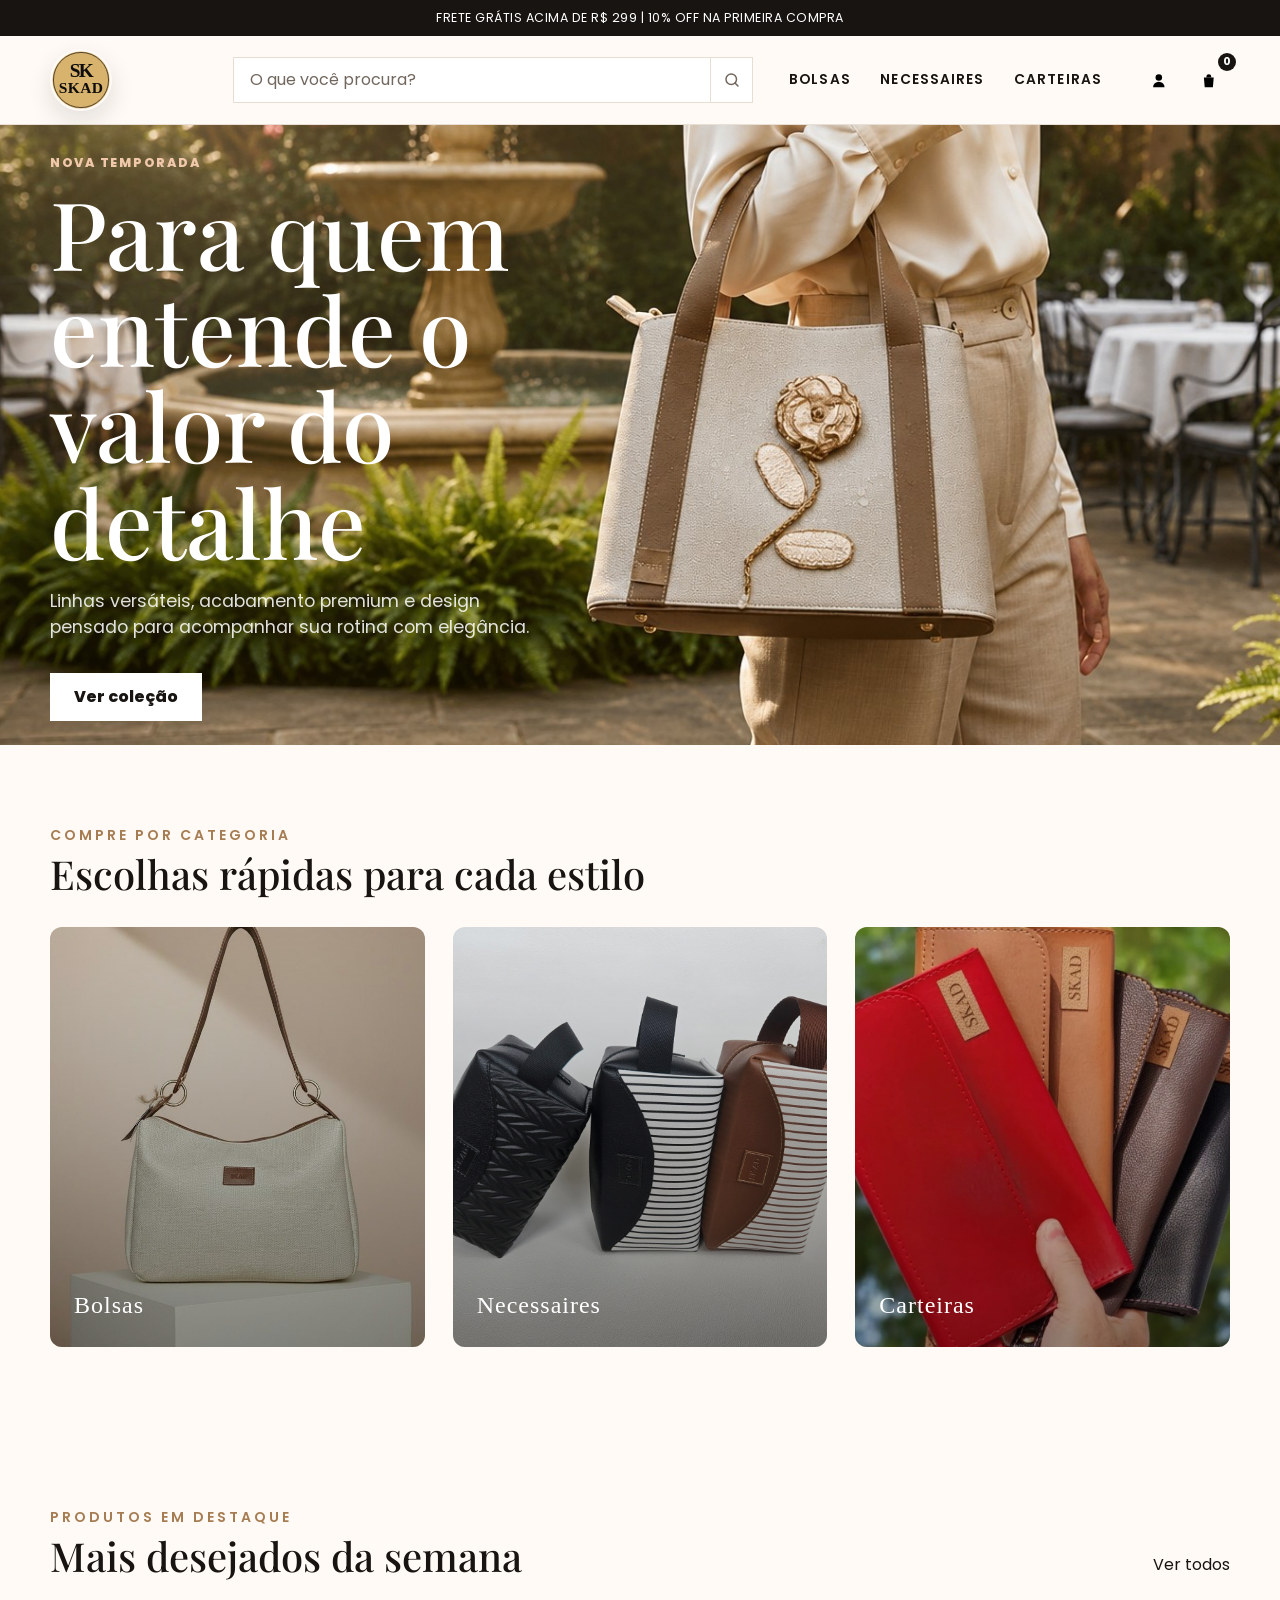
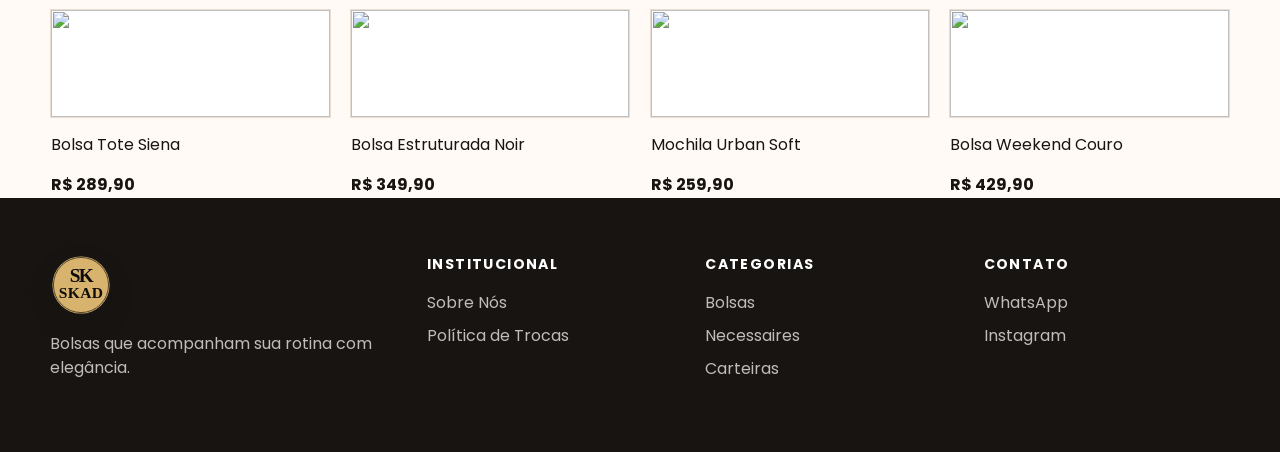
==== commit 9b0da886: "o que você mudou" ====
--- a/index.html
+++ b/index.html
@@ -8,7 +8,91 @@
     <link rel="preconnect" href="https://images.unsplash.com" />
     <link rel="stylesheet" href="./src/styles.css" />
     <script src="./src/main.js" defer></script>
+
+    <style>
+      /* HERO */
+      .hero-media {
+        background-image: url("./src/assets/principal/bolsacapa-ok.jpg");
+        background-size: cover;
+        background-position: center;
+      }
+
+      /* ===== CATEGORIAS PREMIUM ===== */
+
+      .category-grid {
+        display: grid;
+        grid-template-columns: repeat(3, 1fr);
+        gap: 28px;
+        max-width: 1200px;
+        margin: 0 auto;
+      }
+
+      .category-card {
+        position: relative;
+        overflow: hidden;
+        border-radius: 12px;
+        display: block;
+      }
+
+      .category-card img {
+        width: 100%;
+        height: 420px;
+        object-fit: cover;
+        transition: transform 0.6s ease;
+        display: block;
+      }
+
+      /* overlay escuro elegante */
+      .category-card::after {
+        content: "";
+        position: absolute;
+        inset: 0;
+        background: linear-gradient(to top, rgba(0,0,0,0.55), rgba(0,0,0,0.1));
+        opacity: 0.7;
+        transition: opacity 0.4s ease;
+      }
+
+      .category-card span {
+        position: absolute;
+        bottom: 24px;
+        left: 24px;
+        color: #fff;
+        font-size: 24px;
+        font-weight: 500;
+        letter-spacing: 1px;
+        z-index: 2;
+        transition: transform 0.4s ease;
+      }
+
+      /* HOVER PREMIUM */
+      .category-card:hover img {
+        transform: scale(1.08);
+      }
+
+      .category-card:hover::after {
+        opacity: 0.9;
+      }
+
+      .category-card:hover span {
+        transform: translateY(-6px);
+      }
+
+      /* TITULO MAIS FORTE */
+      .section-heading .eyebrow {
+        font-size: 14px;
+        letter-spacing: 3px;
+        font-weight: 600;
+        color: #a67c52;
+        margin-bottom: 8px;
+        display: block;
+      }
+
+      .section-heading h2 {
+        font-size: 40px;
+      }
+    </style>
   </head>
+
   <body>
     <header class="site-header">
       <div class="top-strip">
@@ -16,111 +100,38 @@
       </div>
 
       <div class="header-main">
-        <a class="logo" href="./index.html" aria-label="SKAD - página inicial">
-          <img class="logo-image" src="./src/assets/skad-logo.svg" alt="SKAD" />
+        <a class="logo" href="./index.html">
+          <img class="logo-image" src="./src/assets/skad-logo.svg" />
         </a>
 
-        <form class="site-search" role="search">
-          <input class="search-input" type="search" name="busca" placeholder="O que você procura?" aria-label="Buscar produtos" />
-          <button class="search-button" type="submit" aria-label="Pesquisar">
-            <svg viewBox="0 0 24 24" aria-hidden="true">
+        <form class="site-search">
+          <input class="search-input" type="search" placeholder="O que você procura?" />
+          <button class="search-button" type="submit">
+            <svg viewBox="0 0 24 24">
               <circle cx="11" cy="11" r="7" />
               <path d="m16 16 4 4" />
             </svg>
           </button>
         </form>
 
-        <button class="menu-toggle" type="button" aria-label="Abrir menu" aria-expanded="false">
-          <span></span>
-          <span></span>
-          <span></span>
-        </button>
-
-        <nav class="main-nav" aria-label="Menu principal">
+        <nav class="main-nav">
           <ul class="menu-list">
-            <li class="menu-item has-dropdown">
-              <a href="./bolsas.html" class="nav-link">Bolsas</a>
-              <div class="dropdown" aria-label="Categorias de bolsas">
-                <div class="dropdown-menu-panel">
-                  <span class="dropdown-title">Categorias</span>
-                  <ul class="dropdown-list">
-                    <li>
-                      <a href="./bolsas.html">
-                        <span class="dropdown-icon" aria-hidden="true">
-                          <svg viewBox="0 0 24 24"><path d="M7 8V7a5 5 0 0 1 10 0v1"/><path d="M5 8h14l-1 12H6L5 8Z"/></svg>
-                        </span>
-                        <span>Bolsa de Ombro</span>
-                      </a>
-                    </li>
-                    <li>
-                      <a href="./bolsas.html">
-                        <span class="dropdown-icon" aria-hidden="true">
-                          <svg viewBox="0 0 24 24"><path d="M8 10V8a4 4 0 0 1 8 0v2"/><path d="M6 10h12l1 10H5l1-10Z"/></svg>
-                        </span>
-                        <span>Bolsa de Mão</span>
-                      </a>
-                    </li>
-                    <li>
-                      <a href="./bolsas.html">
-                        <span class="dropdown-icon" aria-hidden="true">
-                          <svg viewBox="0 0 24 24"><path d="M5 9h14v11H5z"/><path d="M7 9l10-5"/></svg>
-                        </span>
-                        <span>Bolsa Transversal</span>
-                      </a>
-                    </li>
-                    <li>
-                      <a href="./bolsas.html">
-                        <span class="dropdown-icon" aria-hidden="true">
-                          <svg viewBox="0 0 24 24"><path d="M6 8h12v12H6z"/><path d="M9 8a3 3 0 0 1 6 0"/></svg>
-                        </span>
-                        <span>Shoulder Bag</span>
-                      </a>
-                    </li>
-                    <li>
-                      <a href="./bolsas.html">
-                        <span class="dropdown-icon" aria-hidden="true">
-                          <svg viewBox="0 0 24 24"><path d="M10 3h4v4h-4z"/><path d="M8 8h8l1 12H7L8 8Z"/></svg>
-                        </span>
-                        <span>Bolsa para Garrafa</span>
-                      </a>
-                    </li>
-                  </ul>
-                </div>
-              </div>
-            </li>
-
-            <li class="menu-item">
-              <a href="#categorias" class="nav-link">Necessaires</a>
-            </li>
-
-            <li class="menu-item has-dropdown">
-              <a href="#carteiras" class="nav-link">Carteiras</a>
-              <div class="dropdown" aria-label="Categorias de carteiras">
-                <div class="dropdown-menu-panel">
-                  <span class="dropdown-title">Carteiras</span>
-                  <ul class="dropdown-list">
-                    <li><a href="#produtos">Masculina</a></li>
-                    <li><a href="#produtos">Feminina</a></li>
-                  </ul>
-                </div>
-              </div>
-            </li>
-
-            <li class="menu-item">
-              <a href="#categorias" class="nav-link">Eco Bags</a>
-            </li>
+            <li><a href="./bolsas.html">Bolsas</a></li>
+            <li><a href="#categorias">Necessaires</a></li>
+            <li><a href="#carteiras">Carteiras</a></li>
           </ul>
         </nav>
 
-        <div class="header-actions" aria-label="Ações da loja">
-          <a class="user-link" href="./login.html" aria-label="Acessar conta">
-            <svg class="user-icon" viewBox="0 0 24 24" aria-hidden="true">
+        <div class="header-actions">
+          <a class="user-link" href="./login.html">
+            <svg viewBox="0 0 24 24">
               <path d="M12 12a4 4 0 1 0 0-8 4 4 0 0 0 0 8Z" />
               <path d="M5 20a7 7 0 0 1 14 0" />
             </svg>
           </a>
-          <a class="cart-link" href="./carrinho.html" aria-label="Carrinho">
-            <svg class="cart-icon" viewBox="0 0 24 24" aria-hidden="true">
+
+          <a class="cart-link" href="./carrinho.html">
+            <svg viewBox="0 0 24 24">
               <path d="M6 8h12l-1 12H7L6 8Z" />
               <path d="M9 8V7a3 3 0 0 1 6 0v1" />
             </svg>
@@ -131,10 +142,10 @@
 
     <main>
       <section class="hero">
-        <div class="hero-media" aria-hidden="true"></div>
+        <div class="hero-media"></div>
         <div class="hero-content">
           <span class="eyebrow">Nova temporada</span>
-          <h1>Bolsas que elevam o essencial</h1>
+          <h1>Para quem entende o valor do detalhe</h1>
           <p>
             Linhas versáteis, acabamento premium e design pensado para acompanhar
             sua rotina com elegância.
@@ -143,136 +154,63 @@
         </div>
       </section>
 
-      <section class="category-section" id="categorias" aria-labelledby="category-title">
+      <section class="category-section" id="categorias">
         <div class="section-heading">
           <span class="eyebrow">Compre por categoria</span>
-          <h2 id="category-title">Escolhas rápidas para cada estilo</h2>
+          <h2>Escolhas rápidas para cada estilo</h2>
         </div>
 
         <div class="category-grid">
-          <a class="category-card" id="bolsas" href="./bolsas.html">
-            <img
-              src="https://images.unsplash.com/photo-1594223274512-ad4803739b7c?auto=format&fit=crop&w=900&q=80"
-              alt="Bolsa estruturada em couro sobre superficie clara"
-            />
+          <a class="category-card" href="./bolsas.html">
+            <img src="./src/assets/fotos estilo/bolsas.jpg" />
             <span>Bolsas</span>
           </a>
-          <a class="category-card" id="necessaires" href="#produtos">
-            <img
-              src="https://images.unsplash.com/photo-1606760227091-3dd870d97f1d?auto=format&fit=crop&w=900&q=80"
-              alt="Necessaire elegante com itens de cuidado pessoal"
-            />
+
+          <a class="category-card" href="#produtos">
+            <img src="./src/assets/fotos estilo/necessaires.jpg" />
             <span>Necessaires</span>
           </a>
-          <a class="category-card" id="carteiras" href="#produtos">
-            <img
-              src="https://images.unsplash.com/photo-1627123424574-724758594e93?auto=format&fit=crop&w=900&q=80"
-              alt="Carteira minimalista em couro"
-            />
+
+          <a class="category-card" href="#produtos">
+            <img src="./src/assets/fotos estilo/carteiras.jpg" />
             <span>Carteiras</span>
           </a>
-          <a class="category-card" id="ecobags" href="#produtos">
-            <img
-              src="https://images.unsplash.com/photo-1597481499750-3e6b22637e12?auto=format&fit=crop&w=900&q=80"
-              alt="Eco bag de tecido em composicao casual"
-            />
-            <span>Eco Bags</span>
-          </a>
         </div>
       </section>
 
-      <section class="product-section" id="produtos" aria-labelledby="product-title">
+      <section class="product-section" id="produtos">
         <div class="section-heading split-heading">
           <div>
             <span class="eyebrow">Produtos em destaque</span>
-            <h2 id="product-title">Mais desejados da semana</h2>
+            <h2>Mais desejados da semana</h2>
           </div>
-          <a class="text-link" href="./bolsas.html">Ver todos</a>
+          <a href="./bolsas.html">Ver todos</a>
         </div>
 
         <div class="product-grid">
           <article class="product-card">
-            <a class="product-image" href="./produto.html">
-              <img
-                src="https://images.unsplash.com/photo-1584917865442-de89df76afd3?auto=format&fit=crop&w=900&q=80"
-                alt="Bolsa tote caramelo"
-              />
-            </a>
-            <div class="product-info">
-              <p>Bolsa Tote Siena</p>
-              <strong>R$ 289,90</strong>
-              <a class="product-cta" href="./produto.html">Ver produto</a>
-            </div>
-          </article>
-
-          <article class="product-card">
-            <a class="product-image" href="./produto.html">
-              <img
-                src="https://images.unsplash.com/photo-1614179689702-355944cd0918?auto=format&fit=crop&w=900&q=80"
-                alt="Bolsa preta estruturada"
-              />
-            </a>
-            <div class="product-info">
-              <p>Bolsa Estruturada Noir</p>
-              <strong>R$ 349,90</strong>
-              <a class="product-cta" href="./produto.html">Ver produto</a>
-            </div>
-          </article>
-
-          <article class="product-card">
-            <a class="product-image" href="./produto.html">
-              <img
-                src="https://images.unsplash.com/photo-1590874103328-eac38a683ce7?auto=format&fit=crop&w=900&q=80"
-                alt="Mochila urbana clara"
-              />
-            </a>
-            <div class="product-info">
-              <p>Mochila Urban Soft</p>
-              <strong>R$ 259,90</strong>
-              <a class="product-cta" href="./produto.html">Ver produto</a>
-            </div>
-          </article>
-
-          <article class="product-card">
-            <a class="product-image" href="./produto.html">
-              <img
-                src="https://images.unsplash.com/photo-1622560480605-d83c853bc5c3?auto=format&fit=crop&w=900&q=80"
-                alt="Bolsa de viagem em couro"
-              />
-            </a>
-            <div class="product-info">
-              <p>Bolsa Weekend Couro</p>
-              <strong>R$ 429,90</strong>
-              <a class="product-cta" href="./produto.html">Ver produto</a>
-            </div>
-          </article>
-        </div>
-      </section>
-
-      <section class="brand-section" id="sobre" aria-labelledby="brand-title">
-        <div class="brand-copy">
-          <span class="eyebrow">Sobre a marca</span>
-          <h2 id="brand-title">Design elegante para uma rotina em movimento</h2>
-          <p>
-            A SKAD nasceu para reunir beleza, funcionalidade e acabamento
-            cuidadoso em peças que acompanham diferentes momentos do dia.
-            Trabalhamos com linhas atemporais, materiais selecionados e detalhes
-            pensados para transformar o essencial em desejo.
-          </p>
-        </div>
-        <div class="brand-stats" aria-label="Diferenciais da marca">
-          <div>
-            <strong>48h</strong>
-            <span>envio rapido</span>
-          </div>
-          <div>
-            <strong>12x</strong>
-            <span>pagamento facilitado</span>
-          </div>
-          <div>
-            <strong>30d</strong>
-            <span>troca simples</span>
-          </div>
+            <img src="https://images.unsplash.com/photo-1584917865442-de89df76afd3?auto=format&fit=crop&w=900&q=80" />
+            <p>Bolsa Tote Siena</p>
+            <strong>R$ 289,90</strong>
+          </article>
+
+          <article class="product-card">
+            <img src="https://images.unsplash.com/photo-1614179689702-355944cd0918?auto=format&fit=crop&w=900&q=80" />
+            <p>Bolsa Estruturada Noir</p>
+            <strong>R$ 349,90</strong>
+          </article>
+
+          <article class="product-card">
+            <img src="https://images.unsplash.com/photo-1590874103328-eac38a683ce7?auto=format&fit=crop&w=900&q=80" />
+            <p>Mochila Urban Soft</p>
+            <strong>R$ 259,90</strong>
+          </article>
+
+          <article class="product-card">
+            <img src="https://images.unsplash.com/photo-1622560480605-d83c853bc5c3?auto=format&fit=crop&w=900&q=80" />
+            <p>Bolsa Weekend Couro</p>
+            <strong>R$ 429,90</strong>
+          </article>
         </div>
       </section>
     </main>
@@ -280,17 +218,14 @@
     <footer class="site-footer">
       <div class="footer-grid">
         <div>
-          <a class="logo footer-logo" href="./index.html">
-            <img class="logo-image" src="./src/assets/skad-logo.svg" alt="SKAD" />
-          </a>
-          <p>Design e funcionalidade em cada detalhe. Bolsas que acompanham sua rotina com elegância.</p>
+          <img class="logo-image" src="./src/assets/skad-logo.svg" />
+          <p>Bolsas que acompanham sua rotina com elegância.</p>
         </div>
 
         <div>
           <h3>Institucional</h3>
           <a href="./sobre.html">Sobre Nós</a>
           <a href="./trocas.html">Política de Trocas</a>
-          <a href="./privacidade.html">Política de Privacidade</a>
         </div>
 
         <div>
@@ -298,18 +233,14 @@
           <a href="./bolsas.html">Bolsas</a>
           <a href="#necessaires">Necessaires</a>
           <a href="#carteiras">Carteiras</a>
-          <a href="#ecobags">Eco Bags</a>
         </div>
 
         <div>
           <h3>Contato</h3>
-          <a href="https://wa.me/558694370431" target="_blank" rel="noreferrer">WhatsApp +55 86 9437-0431</a>
-          <a href="https://www.instagram.com/skad.bags?utm_source=ig_web_button_share_sheet&amp;igsh=ZDNlZDc0MzIxNw==" target="_blank" rel="noreferrer">Instagram @skad.bags</a>
-        </div>
-      </div>
-      <div class="footer-bottom">
-        <span>SKAD (c) 2026. Loja fictícia para projeto.</span>
+          <a href="https://wa.me/558694370431">WhatsApp</a>
+          <a href="https://www.instagram.com/skad.bags">Instagram</a>
+        </div>
       </div>
     </footer>
   </body>
-</html>
+</html>
